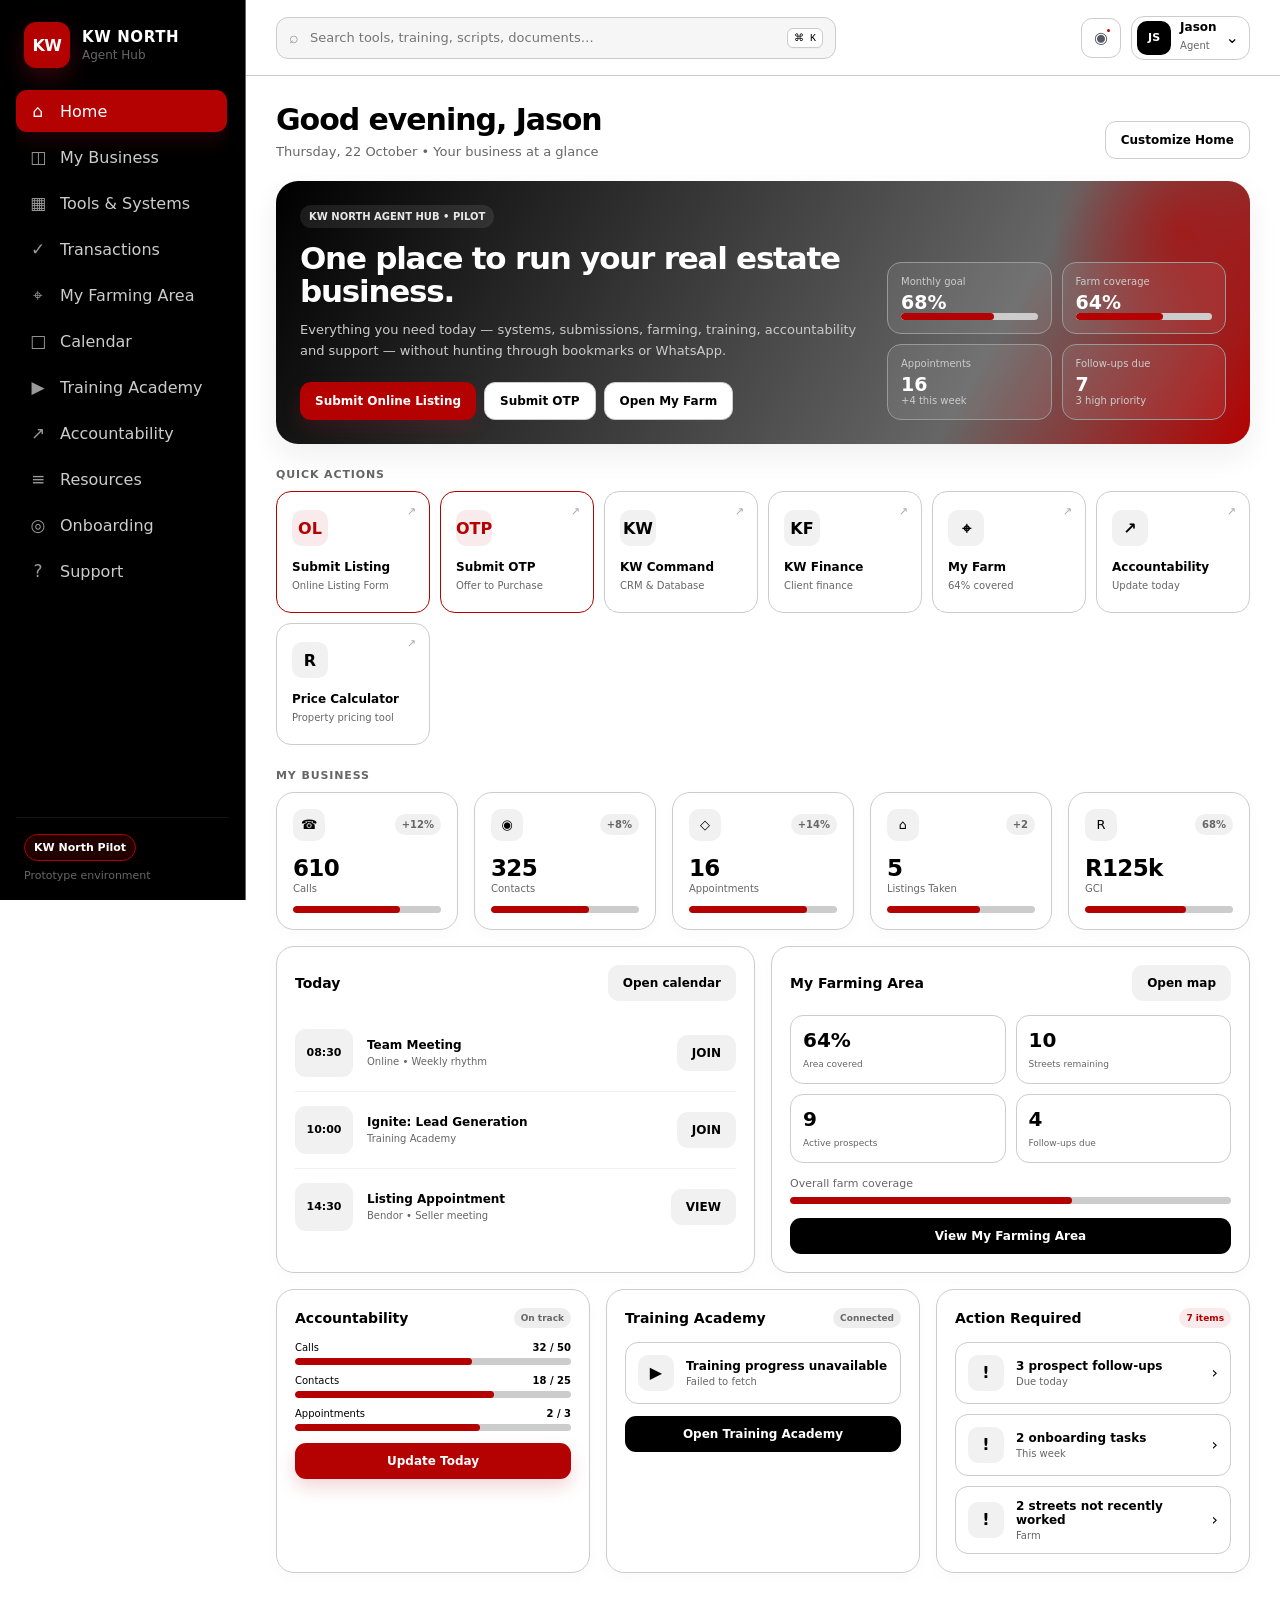
==== index.html @ 832d1444 "Apply KW standard palette to Agent Hub prototype" ====
<!DOCTYPE html>
<html lang="en">
<head>
  <meta charset="UTF-8" />
  <meta name="viewport" content="width=device-width, initial-scale=1.0" />
  <meta name="theme-color" content="#B40101" />
  <meta name="robots" content="noindex,nofollow" />
  <title>KW North Agent Hub — Prototype</title>
  <link rel="stylesheet" href="styles.css" />
  <link rel="stylesheet" href="kw-brand.css" />
</head>
<body>
  <div class="app-shell">
    <aside class="sidebar">
      <div class="brand-block">
        <div class="brand-mark">KW</div>
        <div>
          <div class="brand-name">KW NORTH</div>
          <div class="brand-caption">Agent Hub</div>
        </div>
      </div>

      <nav class="side-nav" aria-label="Main navigation">
        <button class="nav-item active" data-view="home"><span>⌂</span><span>Home</span></button>
        <button class="nav-item" data-view="business"><span>◫</span><span>My Business</span></button>
        <button class="nav-item" data-view="tools"><span>▦</span><span>Tools & Systems</span></button>
        <button class="nav-item" data-view="transactions"><span>✓</span><span>Transactions</span></button>
        <button class="nav-item" data-view="farm"><span>⌖</span><span>My Farming Area</span></button>
        <button class="nav-item" data-view="calendar"><span>□</span><span>Calendar</span></button>
        <button class="nav-item" data-view="training"><span>▶</span><span>Training Academy</span></button>
        <button class="nav-item" data-view="accountability"><span>↗</span><span>Accountability</span></button>
        <button class="nav-item" data-view="resources"><span>≡</span><span>Resources</span></button>
        <button class="nav-item" data-view="onboarding"><span>◎</span><span>Onboarding</span></button>
        <button class="nav-item" data-view="support"><span>?</span><span>Support</span></button>
      </nav>

      <div class="sidebar-foot">
        <div class="pilot-badge">KW North Pilot</div>
        <p>Prototype environment</p>
      </div>
    </aside>

    <div class="main-shell">
      <header class="topbar">
        <button class="mobile-brand" data-view="home" aria-label="Home">
          <span class="mobile-brand-mark">KW</span>
          <span><strong>KW North</strong><small>Agent Hub</small></span>
        </button>

        <div class="search-wrap">
          <span>⌕</span>
          <input id="globalSearch" type="search" placeholder="Search tools, training, scripts, documents…" />
          <kbd>⌘ K</kbd>
        </div>

        <div class="top-actions">
          <button class="icon-btn" id="notificationBtn" aria-label="Notifications">◉<span class="notification-dot"></span></button>
          <button class="profile-chip" data-view="profile">
            <span class="avatar">JS</span>
            <span class="profile-copy"><strong>Jason</strong><small>Agent</small></span>
            <span>⌄</span>
          </button>
        </div>
      </header>

      <main id="viewRoot" class="view-root"></main>
    </div>

    <nav class="mobile-nav" aria-label="Mobile navigation">
      <button class="mobile-nav-item active" data-view="home"><span>⌂</span><small>Home</small></button>
      <button class="mobile-nav-item" data-view="tools"><span>▦</span><small>Tools</small></button>
      <button class="mobile-nav-item" data-view="farm"><span>⌖</span><small>Farm</small></button>
      <button class="mobile-nav-item" data-view="calendar"><span>□</span><small>Calendar</small></button>
      <button class="mobile-nav-item" data-view="more"><span>•••</span><small>More</small></button>
    </nav>
  </div>

  <div class="toast" id="toast"></div>
  <div class="command-palette" id="commandPalette" aria-hidden="true">
    <div class="palette-panel">
      <div class="palette-search"><span>⌕</span><input id="paletteInput" placeholder="Where do you want to go?" /></div>
      <div class="palette-results" id="paletteResults"></div>
      <div class="palette-footer">Prototype navigation • Links will be connected after design approval</div>
    </div>
  </div>

  <script src="app.js"></script>
  <script src="training-links.js"></script>
  <script src="home-training.js"></script>
  <script src="price-calculator.js"></script>
</body>
</html>
---- styles.css ----
:root{
  --red:#b8142f;
  --red-dark:#991126;
  --red-soft:#fbecef;
  --ink:#17181b;
  --muted:#6d7179;
  --line:#e8e9ed;
  --panel:#ffffff;
  --bg:#f4f5f7;
  --soft:#fafafb;
  --green:#1f8b59;
  --green-soft:#eaf7f0;
  --amber:#b97311;
  --amber-soft:#fff4df;
  --blue:#2867b2;
  --blue-soft:#edf4fd;
  --purple:#7355b7;
  --purple-soft:#f2eefb;
  --shadow:0 12px 30px rgba(24,27,34,.07);
  --radius:18px;
  --radius-sm:13px;
  --sidebar:246px;
}
*{box-sizing:border-box}
html{scroll-behavior:smooth}
body{margin:0;font-family:Inter,ui-sans-serif,system-ui,-apple-system,BlinkMacSystemFont,"Segoe UI",sans-serif;color:var(--ink);background:var(--bg)}
button,input{font:inherit}
button{cursor:pointer}
.app-shell{min-height:100vh}
.sidebar{position:fixed;inset:0 auto 0 0;width:var(--sidebar);background:#141517;color:#fff;padding:22px 16px 18px;display:flex;flex-direction:column;z-index:30;border-right:1px solid rgba(255,255,255,.06)}
.brand-block{display:flex;align-items:center;gap:12px;padding:0 8px 22px}
.brand-mark,.mobile-brand-mark{display:grid;place-items:center;background:var(--red);color:#fff;font-weight:900;letter-spacing:-.5px}
.brand-mark{width:46px;height:46px;border-radius:12px;font-size:16px;box-shadow:0 10px 24px rgba(184,20,47,.28)}
.brand-name{font-weight:850;font-size:15px;letter-spacing:.04em}.brand-caption{font-size:12px;color:#a9abb0;margin-top:2px}
.side-nav{display:flex;flex-direction:column;gap:4px;overflow:auto;padding-right:2px}
.nav-item{border:0;background:transparent;color:#b9bbc1;display:flex;align-items:center;gap:12px;padding:11px 12px;border-radius:11px;text-align:left;transition:.18s ease}
.nav-item span:first-child{width:20px;text-align:center;font-size:17px;color:#8f9299}.nav-item:hover{background:#202226;color:#fff}.nav-item.active{background:var(--red);color:#fff;box-shadow:0 8px 20px rgba(184,20,47,.18)}.nav-item.active span:first-child{color:#fff}
.sidebar-foot{margin-top:auto;border-top:1px solid rgba(255,255,255,.08);padding:16px 8px 0}.pilot-badge{display:inline-flex;background:rgba(184,20,47,.18);color:#ffcbd3;border:1px solid rgba(255,115,138,.16);padding:6px 9px;border-radius:999px;font-size:11px;font-weight:800}.sidebar-foot p{margin:8px 0 0;color:#777b83;font-size:11px}
.main-shell{margin-left:var(--sidebar);min-height:100vh}
.topbar{height:76px;background:rgba(255,255,255,.92);backdrop-filter:blur(14px);border-bottom:1px solid var(--line);display:flex;align-items:center;gap:18px;padding:0 30px;position:sticky;top:0;z-index:20}
.mobile-brand{display:none;border:0;background:transparent;align-items:center;gap:8px;text-align:left}.mobile-brand-mark{width:36px;height:36px;border-radius:9px;font-size:12px}.mobile-brand strong{display:block;font-size:13px}.mobile-brand small{display:block;font-size:10px;color:var(--muted)}
.search-wrap{height:42px;max-width:560px;flex:1;background:#f7f7f8;border:1px solid #e5e6e9;border-radius:12px;display:flex;align-items:center;padding:0 12px;gap:9px;color:#90939a}.search-wrap input{border:0;outline:0;background:transparent;flex:1;min-width:0;color:var(--ink);font-size:13px}.search-wrap kbd{font-size:10px;background:#fff;border:1px solid #dedfe2;border-radius:6px;padding:3px 6px;color:#81848a;box-shadow:0 1px 1px rgba(0,0,0,.03)}
.top-actions{display:flex;align-items:center;gap:10px;margin-left:auto}.icon-btn{width:40px;height:40px;border-radius:11px;border:1px solid var(--line);background:#fff;position:relative;color:#555a62}.notification-dot{position:absolute;width:7px;height:7px;background:var(--red);border-radius:50%;right:8px;top:8px;border:2px solid #fff}.profile-chip{height:44px;border:1px solid var(--line);background:#fff;border-radius:13px;display:flex;align-items:center;gap:9px;padding:4px 10px 4px 5px;color:var(--ink)}.avatar{width:34px;height:34px;border-radius:10px;background:#191a1d;color:#fff;display:grid;place-items:center;font-size:11px;font-weight:800}.profile-copy{text-align:left;line-height:1.15}.profile-copy strong{display:block;font-size:12px}.profile-copy small{font-size:10px;color:var(--muted)}
.view-root{padding:26px 30px 42px;max-width:1500px;margin:0 auto}.page-head{display:flex;align-items:flex-end;justify-content:space-between;gap:20px;margin-bottom:22px}.page-head h1{margin:0;font-size:30px;letter-spacing:-.035em}.page-head p{margin:7px 0 0;color:var(--muted);font-size:13px}.page-actions{display:flex;gap:8px;flex-wrap:wrap}
.btn{border:0;border-radius:11px;padding:11px 15px;font-size:12px;font-weight:800;display:inline-flex;align-items:center;justify-content:center;gap:7px;transition:.18s ease}.btn:hover{transform:translateY(-1px)}.btn-primary{background:var(--red);color:#fff;box-shadow:0 8px 18px rgba(184,20,47,.18)}.btn-dark{background:#18191c;color:#fff}.btn-soft{background:#fff;border:1px solid var(--line);color:#33363c}.btn-ghost{background:#f6f7f8;color:#404349}.btn.full{width:100%}
.grid{display:grid;gap:16px}.grid-2{grid-template-columns:repeat(2,minmax(0,1fr))}.grid-3{grid-template-columns:repeat(3,minmax(0,1fr))}.grid-4{grid-template-columns:repeat(4,minmax(0,1fr))}.grid-5{grid-template-columns:repeat(5,minmax(0,1fr))}
.card{background:var(--panel);border:1px solid var(--line);border-radius:var(--radius);box-shadow:0 4px 14px rgba(27,30,36,.025);padding:18px}.card.no-pad{padding:0;overflow:hidden}.card-title-row{display:flex;align-items:center;justify-content:space-between;gap:10px;margin-bottom:14px}.card-title-row h3{font-size:14px;margin:0}.muted{color:var(--muted)}.tiny{font-size:11px}.section-label{font-size:11px;text-transform:uppercase;letter-spacing:.08em;color:#8d9096;font-weight:850;margin:24px 0 10px}
.hero-card{background:linear-gradient(120deg,#17181b 0%,#25272c 62%,#42131e 100%);color:#fff;border-radius:22px;padding:24px;box-shadow:var(--shadow);display:grid;grid-template-columns:1.25fr .75fr;gap:22px;min-height:225px;position:relative;overflow:hidden}.hero-card:after{content:"";position:absolute;width:260px;height:260px;border-radius:50%;right:-60px;top:-80px;background:radial-gradient(circle,rgba(225,43,74,.4),rgba(225,43,74,0) 70%)}.hero-copy{position:relative;z-index:1}.eyebrow{display:inline-flex;padding:6px 9px;border-radius:999px;background:rgba(255,255,255,.09);font-size:10px;font-weight:800;color:#e8e8ea;margin-bottom:14px}.hero-card h2{margin:0;font-size:31px;line-height:1.08;letter-spacing:-.04em}.hero-card p{margin:10px 0 20px;color:#cacbd0;max-width:600px;font-size:13px;line-height:1.65}.hero-actions{display:flex;gap:8px;flex-wrap:wrap}.hero-side{align-self:end;position:relative;z-index:2;display:grid;grid-template-columns:1fr 1fr;gap:10px}.hero-stat{background:rgba(255,255,255,.08);border:1px solid rgba(255,255,255,.1);border-radius:14px;padding:13px}.hero-stat small{display:block;color:#bfc1c7;font-size:10px}.hero-stat strong{display:block;margin-top:4px;font-size:19px}
.quick-actions{display:grid;grid-template-columns:repeat(6,minmax(0,1fr));gap:10px}.quick-action{border:1px solid var(--line);background:#fff;border-radius:15px;padding:15px;text-align:left;min-height:122px;transition:.18s ease;position:relative}.quick-action:hover{transform:translateY(-2px);box-shadow:var(--shadow);border-color:#d8d9dd}.quick-action.priority{border-color:#f2c8d0;background:linear-gradient(180deg,#fff,#fffafb)}.quick-icon{width:36px;height:36px;border-radius:10px;display:grid;place-items:center;background:#f2f3f5;margin-bottom:14px;font-weight:900}.quick-action.priority .quick-icon{background:var(--red-soft);color:var(--red)}.quick-action strong{display:block;font-size:12px}.quick-action small{display:block;margin-top:5px;color:var(--muted);font-size:10px;line-height:1.45}.quick-arrow{position:absolute;right:13px;top:13px;color:#a5a7ad;font-size:11px}
.metric{padding:16px}.metric-top{display:flex;align-items:center;justify-content:space-between}.metric-icon{width:32px;height:32px;border-radius:10px;display:grid;place-items:center;font-size:13px;background:#f2f3f5}.metric-change{font-size:10px;font-weight:800;color:var(--green);background:var(--green-soft);padding:5px 7px;border-radius:999px}.metric h4{margin:14px 0 2px;font-size:23px;letter-spacing:-.03em}.metric p{margin:0;color:var(--muted);font-size:10px}.metric .progress{margin-top:12px}
.progress{height:7px;background:#eeeef0;border-radius:999px;overflow:hidden}.progress > span{display:block;height:100%;border-radius:inherit;background:var(--red)}
.schedule-list{display:flex;flex-direction:column}.schedule-item{display:grid;grid-template-columns:58px 1fr auto;gap:14px;align-items:center;padding:14px 0;border-bottom:1px solid #f0f0f2}.schedule-item:last-child{border-bottom:0}.time-box{height:48px;border-radius:11px;background:#f6f6f7;display:grid;place-items:center;font-size:11px;font-weight:900}.schedule-copy strong{display:block;font-size:12px}.schedule-copy small{display:block;color:var(--muted);font-size:10px;margin-top:4px}.tag{display:inline-flex;align-items:center;padding:5px 7px;border-radius:999px;font-size:9px;font-weight:800;background:#f1f2f4;color:#656970}.tag.red{background:var(--red-soft);color:var(--red)}.tag.green{background:var(--green-soft);color:var(--green)}.tag.amber{background:var(--amber-soft);color:var(--amber)}.tag.blue{background:var(--blue-soft);color:var(--blue)}.tag.purple{background:var(--purple-soft);color:var(--purple)}
.list{display:flex;flex-direction:column;gap:10px}.list-row{display:flex;align-items:center;gap:12px;padding:12px;border:1px solid #efeff1;border-radius:13px;background:#fff}.list-icon{width:36px;height:36px;border-radius:10px;background:#f4f5f6;display:grid;place-items:center;font-weight:900}.list-main{flex:1;min-width:0}.list-main strong{display:block;font-size:12px}.list-main small{display:block;color:var(--muted);font-size:10px;margin-top:3px;white-space:nowrap;overflow:hidden;text-overflow:ellipsis}.row-actions{display:flex;gap:6px}
.farm-summary{display:grid;grid-template-columns:1.2fr .8fr;gap:16px}.map-card{padding:0;overflow:hidden;min-height:430px;position:relative;background:#eef1ed}.map-toolbar{position:absolute;left:16px;top:16px;z-index:3;display:flex;gap:7px}.map-chip{border:1px solid rgba(0,0,0,.1);background:rgba(255,255,255,.94);padding:8px 10px;border-radius:10px;font-size:10px;font-weight:800;box-shadow:0 5px 15px rgba(0,0,0,.08)}.farm-map{width:100%;height:100%;min-height:430px;display:block}.farm-pin{filter:drop-shadow(0 3px 5px rgba(0,0,0,.18))}.map-legend{position:absolute;left:16px;bottom:16px;background:rgba(255,255,255,.95);border:1px solid rgba(0,0,0,.08);border-radius:13px;padding:10px 12px;display:flex;gap:12px;flex-wrap:wrap;font-size:9px;font-weight:800}.legend-dot{width:7px;height:7px;border-radius:50%;display:inline-block;margin-right:4px}.farm-kpi{display:grid;grid-template-columns:1fr 1fr;gap:10px;margin-bottom:14px}.farm-kpi .mini{border:1px solid var(--line);border-radius:13px;padding:12px}.farm-kpi strong{display:block;font-size:20px}.farm-kpi small{font-size:9px;color:var(--muted)}
.street-row{display:grid;grid-template-columns:1.2fr .8fr .8fr auto;gap:12px;align-items:center;padding:12px 0;border-bottom:1px solid #f0f0f2}.street-row:last-child{border-bottom:0}.street-row strong{font-size:11px}.street-row small{font-size:9px;color:var(--muted)}
.tool-grid{display:grid;grid-template-columns:repeat(4,minmax(0,1fr));gap:12px}.tool-card{border:1px solid var(--line);background:#fff;border-radius:15px;padding:15px;transition:.18s ease}.tool-card:hover{transform:translateY(-2px);box-shadow:var(--shadow)}.tool-logo{width:42px;height:42px;border-radius:12px;background:#17181b;color:#fff;display:grid;place-items:center;font-size:11px;font-weight:900;margin-bottom:13px}.tool-card h3{font-size:12px;margin:0}.tool-card p{font-size:10px;color:var(--muted);line-height:1.5;min-height:30px;margin:6px 0 14px}.tool-meta{display:flex;justify-content:space-between;align-items:center;gap:7px}.tool-meta .status{font-size:9px;color:var(--green);font-weight:800}
.transaction-feature{display:grid;grid-template-columns:1fr 1fr;gap:14px}.transaction-card{background:#fff;border:1px solid var(--line);border-radius:18px;padding:20px;position:relative;overflow:hidden}.transaction-card.primary{border-top:4px solid var(--red)}.transaction-card.secondary{border-top:4px solid #1d1e21}.transaction-icon{width:46px;height:46px;border-radius:13px;background:var(--red-soft);color:var(--red);display:grid;place-items:center;font-size:18px;font-weight:900}.transaction-card.secondary .transaction-icon{background:#f0f0f1;color:#222}.transaction-card h2{font-size:18px;margin:14px 0 6px}.transaction-card p{font-size:11px;color:var(--muted);line-height:1.6;margin:0 0 16px}.checklist{display:flex;flex-direction:column;gap:8px;margin:14px 0}.check{font-size:10px;color:#4e5258;display:flex;gap:8px}.check:before{content:"✓";font-weight:900;color:var(--green)}
.calendar-grid{display:grid;grid-template-columns:1.45fr .55fr;gap:16px}.calendar-card{padding:0;overflow:hidden}.calendar-head{display:grid;grid-template-columns:repeat(7,1fr);background:#fafafa;border-bottom:1px solid var(--line)}.calendar-head div{padding:10px;text-align:center;font-size:9px;font-weight:800;color:#777b82}.calendar-body{display:grid;grid-template-columns:repeat(7,1fr)}.day{min-height:86px;padding:9px;border-right:1px solid #f0f0f1;border-bottom:1px solid #f0f0f1;font-size:9px;position:relative}.day:nth-child(7n){border-right:0}.day.muted-day{color:#b7b9be;background:#fcfcfc}.day.today{background:#fff7f8}.day.today .day-num{background:var(--red);color:#fff}.day-num{width:23px;height:23px;border-radius:7px;display:grid;place-items:center;font-weight:800}.event-pill{display:block;margin-top:6px;padding:5px 6px;border-radius:7px;background:var(--red-soft);color:var(--red);font-size:8px;font-weight:800;white-space:nowrap;overflow:hidden;text-overflow:ellipsis}.event-pill.dark{background:#ececee;color:#383b40}.event-pill.blue{background:var(--blue-soft);color:var(--blue)}
.training-grid{display:grid;grid-template-columns:repeat(3,minmax(0,1fr));gap:14px}.course-card{border:1px solid var(--line);background:#fff;border-radius:16px;overflow:hidden}.course-cover{height:105px;background:linear-gradient(135deg,#1c1d20,#4c1520);padding:15px;color:#fff;display:flex;flex-direction:column;justify-content:space-between}.course-cover .course-icon{font-size:22px}.course-cover small{font-size:9px;color:#d0d1d4}.course-body{padding:15px}.course-body h3{font-size:13px;margin:0}.course-body p{font-size:10px;color:var(--muted);line-height:1.5;margin:6px 0 12px}.course-progress-row{display:flex;justify-content:space-between;font-size:9px;color:#686b72;margin-bottom:6px}
.accountability-board{display:grid;grid-template-columns:repeat(4,1fr);gap:12px}.score-card{background:#fff;border:1px solid var(--line);border-radius:16px;padding:16px}.score-card .score-top{display:flex;justify-content:space-between;align-items:center}.score-card h3{font-size:11px;margin:0;color:#666a71}.score-card strong{display:block;font-size:26px;margin:10px 0 7px;letter-spacing:-.04em}.score-card small{font-size:9px;color:var(--muted)}
.resource-list{display:grid;grid-template-columns:repeat(2,1fr);gap:10px}.resource-card{background:#fff;border:1px solid var(--line);border-radius:14px;padding:14px;display:flex;gap:12px;align-items:center}.resource-file{width:40px;height:46px;border-radius:9px;background:var(--red-soft);color:var(--red);display:grid;place-items:center;font-size:10px;font-weight:900}.resource-main{flex:1}.resource-main strong{display:block;font-size:11px}.resource-main small{font-size:9px;color:var(--muted);display:block;margin-top:4px}
.onboarding-wrap{display:grid;grid-template-columns:.7fr 1.3fr;gap:16px}.onboarding-score{display:flex;flex-direction:column;align-items:center;justify-content:center;text-align:center;min-height:260px}.ring{width:132px;height:132px;border-radius:50%;background:conic-gradient(var(--red) 0 38%,#ececef 38% 100%);display:grid;place-items:center;margin-bottom:16px}.ring:after{content:"";width:100px;height:100px;background:#fff;border-radius:50%;position:absolute}.ring-value{position:relative;z-index:2;font-size:24px;font-weight:900}.onboarding-score h3{margin:0;font-size:14px}.onboarding-score p{margin:6px 0 0;color:var(--muted);font-size:10px}.step-list{display:flex;flex-direction:column;gap:8px}.step{display:flex;gap:12px;align-items:center;border:1px solid var(--line);border-radius:13px;padding:11px}.step-num{width:30px;height:30px;border-radius:9px;background:#f1f2f4;display:grid;place-items:center;font-size:10px;font-weight:900}.step.done .step-num{background:var(--green-soft);color:var(--green)}.step.active .step-num{background:var(--red-soft);color:var(--red)}.step-main{flex:1}.step-main strong{display:block;font-size:11px}.step-main small{display:block;font-size:9px;color:var(--muted);margin-top:2px}
.support-grid{display:grid;grid-template-columns:repeat(3,1fr);gap:12px}.support-card{background:#fff;border:1px solid var(--line);border-radius:16px;padding:16px}.support-icon{width:38px;height:38px;border-radius:11px;background:#f2f3f5;display:grid;place-items:center;margin-bottom:12px}.support-card h3{font-size:12px;margin:0}.support-card p{font-size:10px;color:var(--muted);line-height:1.5;margin:6px 0 13px}
.empty-panel{padding:55px 20px;text-align:center}.empty-panel .big-icon{width:62px;height:62px;border-radius:18px;background:#f1f2f4;display:grid;place-items:center;margin:0 auto 14px;font-size:22px}.empty-panel h2{font-size:18px;margin:0}.empty-panel p{font-size:11px;color:var(--muted);max-width:460px;margin:8px auto 16px;line-height:1.6}
.more-grid{display:grid;grid-template-columns:repeat(2,1fr);gap:10px}.more-item{border:1px solid var(--line);border-radius:14px;padding:15px;background:#fff;text-align:left}.more-item strong{display:block;font-size:11px}.more-item small{display:block;font-size:9px;color:var(--muted);margin-top:4px}
.toast{position:fixed;right:26px;bottom:26px;z-index:80;background:#17181b;color:#fff;padding:12px 15px;border-radius:12px;box-shadow:0 16px 34px rgba(0,0,0,.22);font-size:11px;opacity:0;transform:translateY(12px);pointer-events:none;transition:.2s ease}.toast.show{opacity:1;transform:translateY(0)}
.command-palette{position:fixed;inset:0;background:rgba(13,14,16,.52);backdrop-filter:blur(4px);display:none;align-items:flex-start;justify-content:center;padding-top:12vh;z-index:90}.command-palette.open{display:flex}.palette-panel{width:min(620px,calc(100% - 30px));background:#fff;border-radius:18px;box-shadow:0 30px 80px rgba(0,0,0,.28);overflow:hidden}.palette-search{display:flex;align-items:center;gap:9px;padding:14px 16px;border-bottom:1px solid var(--line)}.palette-search input{border:0;outline:0;flex:1;font-size:13px}.palette-results{padding:8px;max-height:390px;overflow:auto}.palette-item{width:100%;border:0;background:#fff;display:flex;align-items:center;gap:11px;padding:10px;border-radius:10px;text-align:left}.palette-item:hover{background:#f5f5f6}.palette-icon{width:32px;height:32px;border-radius:9px;background:#f0f1f3;display:grid;place-items:center}.palette-item strong{display:block;font-size:11px}.palette-item small{font-size:9px;color:var(--muted)}.palette-footer{padding:10px 15px;border-top:1px solid var(--line);font-size:9px;color:#8b8e94;background:#fafafa}
.mobile-nav{display:none}
@media(max-width:1180px){.quick-actions{grid-template-columns:repeat(3,1fr)}.grid-5{grid-template-columns:repeat(3,1fr)}.tool-grid{grid-template-columns:repeat(3,1fr)}.training-grid{grid-template-columns:repeat(2,1fr)}}
@media(max-width:900px){:root{--sidebar:210px}.topbar{padding:0 20px}.view-root{padding:22px 20px 40px}.hero-card{grid-template-columns:1fr}.hero-side{max-width:420px}.grid-4{grid-template-columns:repeat(2,1fr)}.grid-3{grid-template-columns:repeat(2,1fr)}.farm-summary,.calendar-grid,.onboarding-wrap{grid-template-columns:1fr}.support-grid{grid-template-columns:repeat(2,1fr)}.tool-grid{grid-template-columns:repeat(2,1fr)}.accountability-board{grid-template-columns:repeat(2,1fr)}}
@media(max-width:720px){body{padding-bottom:72px}.sidebar{display:none}.main-shell{margin-left:0}.topbar{height:64px;padding:0 14px;gap:9px}.mobile-brand{display:flex}.search-wrap{max-width:none;height:38px}.search-wrap input{display:none}.search-wrap kbd{display:none}.search-wrap{flex:0 0 38px;justify-content:center;padding:0}.profile-chip{display:none}.top-actions{margin-left:0}.view-root{padding:18px 14px 28px}.mobile-nav{display:grid;position:fixed;z-index:50;left:0;right:0;bottom:0;height:66px;background:rgba(255,255,255,.97);backdrop-filter:blur(12px);border-top:1px solid var(--line);grid-template-columns:repeat(5,1fr);padding-bottom:max(0px,env(safe-area-inset-bottom))}.mobile-nav-item{border:0;background:transparent;color:#7b7e84;display:flex;flex-direction:column;align-items:center;justify-content:center;gap:2px;font-size:16px}.mobile-nav-item small{font-size:9px}.mobile-nav-item.active{color:var(--red);font-weight:800}.page-head{align-items:flex-start;flex-direction:column;margin-bottom:16px}.page-head h1{font-size:24px}.page-actions{width:100%}.hero-card{padding:20px;border-radius:18px;min-height:0}.hero-card h2{font-size:26px}.hero-side{grid-template-columns:1fr 1fr}.quick-actions{grid-template-columns:repeat(2,1fr)}.quick-action{min-height:118px}.grid-2,.grid-3,.grid-4,.grid-5{grid-template-columns:1fr 1fr}.transaction-feature{grid-template-columns:1fr}.tool-grid{grid-template-columns:1fr 1fr}.training-grid{grid-template-columns:1fr}.resource-list{grid-template-columns:1fr}.support-grid{grid-template-columns:1fr}.calendar-body .day{min-height:68px}.street-row{grid-template-columns:1fr auto}.street-row .street-stat{display:none}.toast{right:14px;left:14px;bottom:80px;text-align:center}.hero-stat strong{font-size:16px}}
@media(max-width:460px){.grid-2,.grid-3,.grid-4,.grid-5{grid-template-columns:1fr}.accountability-board{grid-template-columns:1fr 1fr}.tool-grid{grid-template-columns:1fr}.hero-side{grid-template-columns:1fr 1fr}.quick-actions{grid-template-columns:1fr 1fr}.quick-action{padding:13px}.map-card,.farm-map{min-height:360px}.calendar-head div{padding:7px 2px}.day{padding:5px;min-height:57px}.event-pill{padding:3px;font-size:7px}.more-grid{grid-template-columns:1fr}}
---- kw-brand.css ----
:root{
  --kw-red:#B40101;
  --kw-grey:#999999;
  --kw-light-grey:#CCCCCC;
  --kw-dark-grey:#666666;
  --kw-black:#000000;

  --red:#B40101;
  --red-dark:#000000;
  --red-soft:rgba(180,1,1,.08);
  --ink:#000000;
  --muted:#666666;
  --line:#CCCCCC;
  --panel:#FFFFFF;
  --bg:#FFFFFF;
  --soft:rgba(204,204,204,.18);

  --green:#666666;
  --green-soft:rgba(153,153,153,.14);
  --amber:#666666;
  --amber-soft:rgba(204,204,204,.28);
  --blue:#666666;
  --blue-soft:rgba(153,153,153,.12);
  --purple:#666666;
  --purple-soft:rgba(204,204,204,.22);
}

/* KW brand-standard overrides for the Agent Hub prototype */
body{color:#000000;background:#FFFFFF}
.sidebar{background:#000000;color:#FFFFFF;border-right-color:#666666}
.brand-mark,.mobile-brand-mark,.nav-item.active,.btn-primary{background:#B40101!important;color:#FFFFFF!important}
.brand-caption,.sidebar-foot p,.profile-copy small,.muted,.page-head p,.quick-action small,.metric p,.schedule-copy small,.list-main small,.street-row small,.tool-card p{color:#666666!important}
.nav-item{color:#CCCCCC}
.nav-item span:first-child{color:#999999}
.nav-item:hover{background:#666666;color:#FFFFFF}
.pilot-badge{background:rgba(180,1,1,.18)!important;color:#FFFFFF!important;border-color:#B40101!important}
.topbar,.card,.quick-action,.tool-card,.transaction-card,.list-row,.profile-chip,.icon-btn{background:#FFFFFF}
.topbar,.card,.quick-action,.tool-card,.transaction-card,.list-row,.profile-chip,.icon-btn,.search-wrap{border-color:#CCCCCC!important}
.search-wrap{background:rgba(204,204,204,.18)}
.search-wrap kbd,.btn-soft{background:#FFFFFF;border-color:#CCCCCC;color:#000000}
.btn-dark,.avatar,.tool-logo{background:#000000!important;color:#FFFFFF!important}
.btn-ghost,.quick-icon,.metric-icon,.list-icon,.time-box{background:rgba(204,204,204,.28)!important;color:#000000!important}
.hero-card{background:linear-gradient(120deg,#000000 0%,#666666 72%,#B40101 100%)!important}
.hero-card:after{background:radial-gradient(circle,rgba(180,1,1,.55),rgba(180,1,1,0) 70%)!important}
.hero-card p,.hero-stat small{color:#CCCCCC!important}
.hero-stat{border-color:#999999!important}
.progress{background:#CCCCCC!important}
.progress>span{background:#B40101!important}
.quick-action.priority{border-color:#B40101!important;background:#FFFFFF!important}
.quick-action.priority .quick-icon,.transaction-icon{background:rgba(180,1,1,.08)!important;color:#B40101!important}
.transaction-card.primary{border-top-color:#B40101!important}
.transaction-card.secondary{border-top-color:#000000!important}
.tag,.tag.green,.tag.amber,.tag.blue,.tag.purple{background:rgba(204,204,204,.35)!important;color:#666666!important}
.tag.red{background:rgba(180,1,1,.08)!important;color:#B40101!important}
.metric-change,.tool-meta .status{color:#666666!important;background:rgba(204,204,204,.30)!important}
.section-label{color:#666666!important}
.notification-dot{background:#B40101!important}
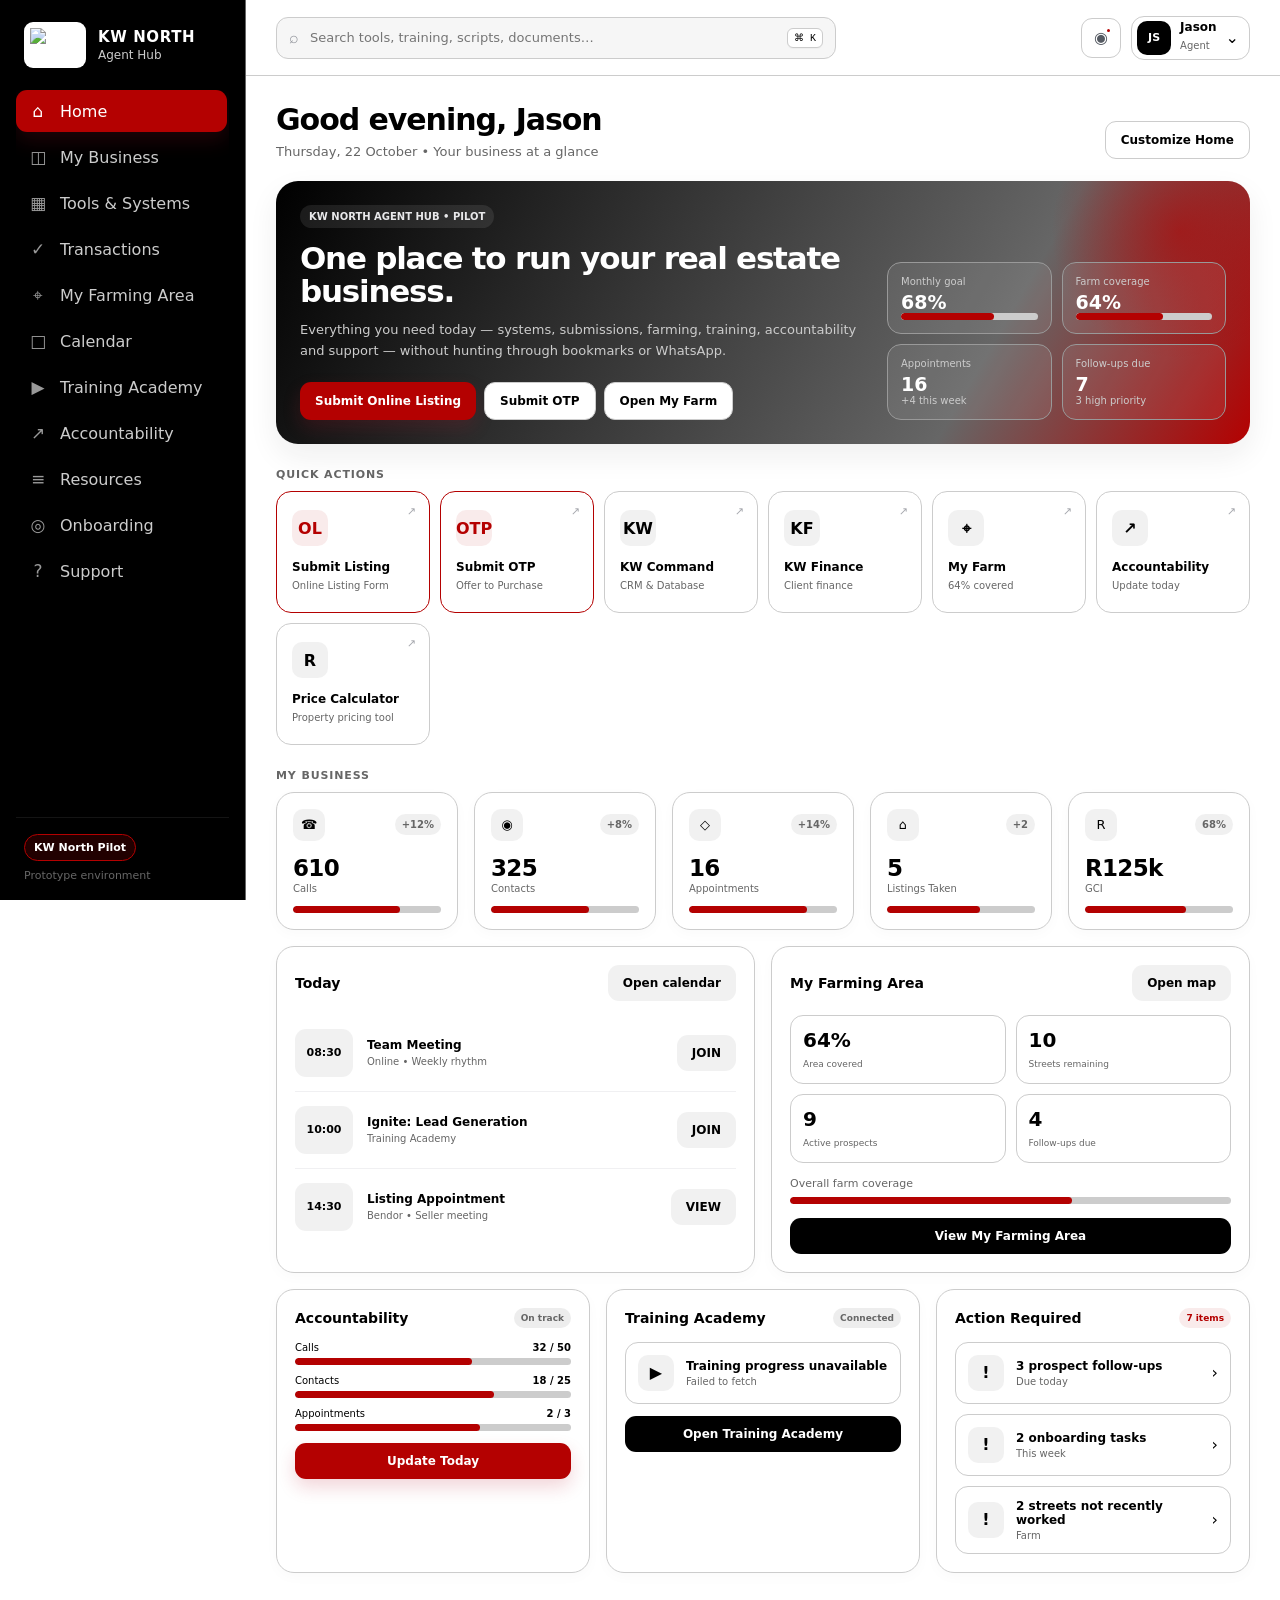
==== commit 08abb8ee: "Use official KW logo asset in Agent Hub branding" ====
--- a/index.html
+++ b/index.html
@@ -13,7 +13,7 @@
   <div class="app-shell">
     <aside class="sidebar">
       <div class="brand-block">
-        <div class="brand-mark">KW</div>
+        <div class="brand-logo-box"><img src="https://kw-north-training-hub.vercel.app/KW_LOGO-removebg-preview.png" alt="Keller Williams" /></div>
         <div>
           <div class="brand-name">KW NORTH</div>
           <div class="brand-caption">Agent Hub</div>
--- a/kw-brand.css
+++ b/kw-brand.css
@@ -28,8 +28,13 @@
 /* KW brand-standard overrides for the Agent Hub prototype */
 body{color:#000000;background:#FFFFFF}
 .sidebar{background:#000000;color:#FFFFFF;border-right-color:#666666}
+.brand-block{align-items:center}
+.brand-logo-box{width:62px;height:46px;border-radius:9px;background:#FFFFFF;display:flex;align-items:center;justify-content:center;padding:6px;overflow:hidden;flex:0 0 auto}
+.brand-logo-box img{max-width:100%;max-height:100%;object-fit:contain;display:block}
 .brand-mark,.mobile-brand-mark,.nav-item.active,.btn-primary{background:#B40101!important;color:#FFFFFF!important}
+.brand-name{color:#FFFFFF}
 .brand-caption,.sidebar-foot p,.profile-copy small,.muted,.page-head p,.quick-action small,.metric p,.schedule-copy small,.list-main small,.street-row small,.tool-card p{color:#666666!important}
+.sidebar .brand-caption{color:#CCCCCC!important}
 .nav-item{color:#CCCCCC}
 .nav-item span:first-child{color:#999999}
 .nav-item:hover{background:#666666;color:#FFFFFF}
@@ -55,3 +60,7 @@
 .metric-change,.tool-meta .status{color:#666666!important;background:rgba(204,204,204,.30)!important}
 .section-label{color:#666666!important}
 .notification-dot{background:#B40101!important}
+
+/* compact official-style KW treatment for mobile */
+.mobile-brand-mark{font-size:0;position:relative}
+.mobile-brand-mark::before{content:'KW';font-size:12px;font-weight:900;letter-spacing:-.5px;color:#FFFFFF}
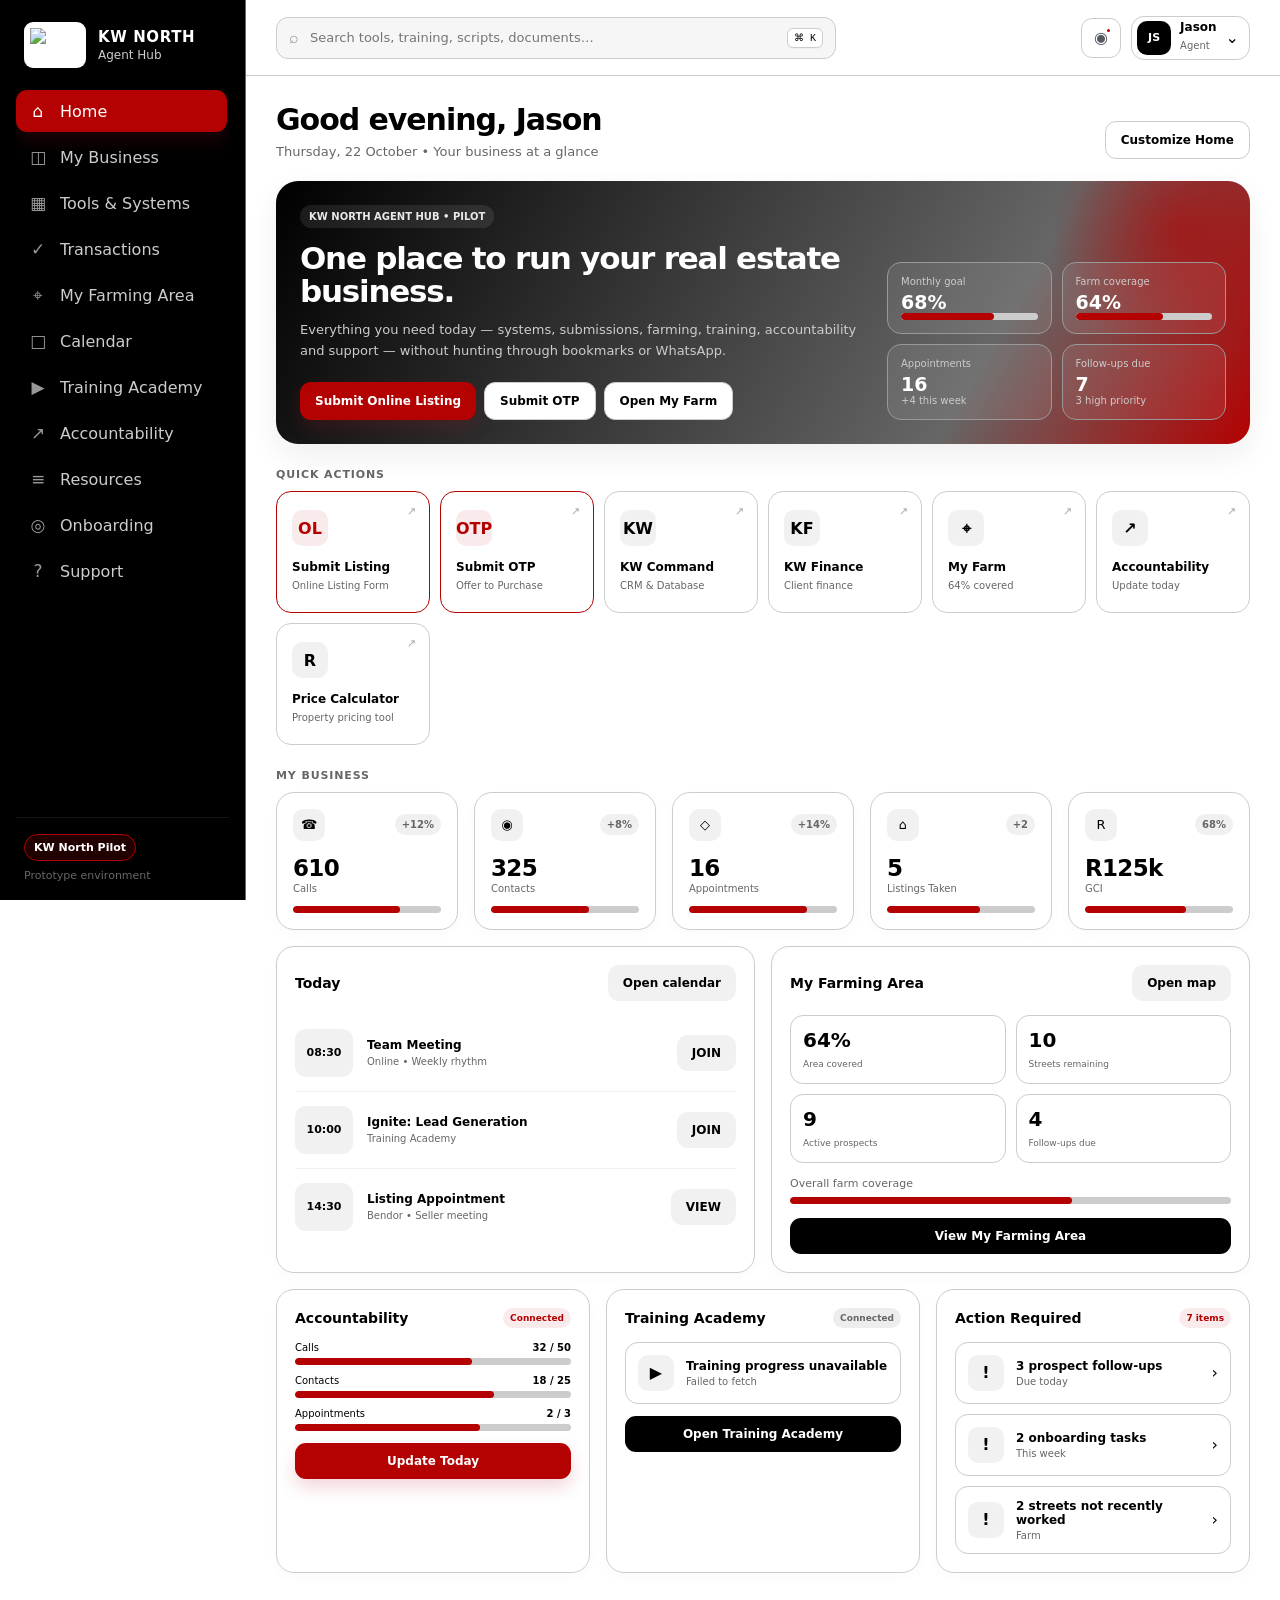
==== commit 69e9fefd: "Load live Accountability integration in Agent Hub prototype" ====
--- a/index.html
+++ b/index.html
@@ -88,5 +88,6 @@
   <script src="training-links.js"></script>
   <script src="home-training.js"></script>
   <script src="price-calculator.js"></script>
+  <script src="accountability-links.js"></script>
 </body>
 </html>
